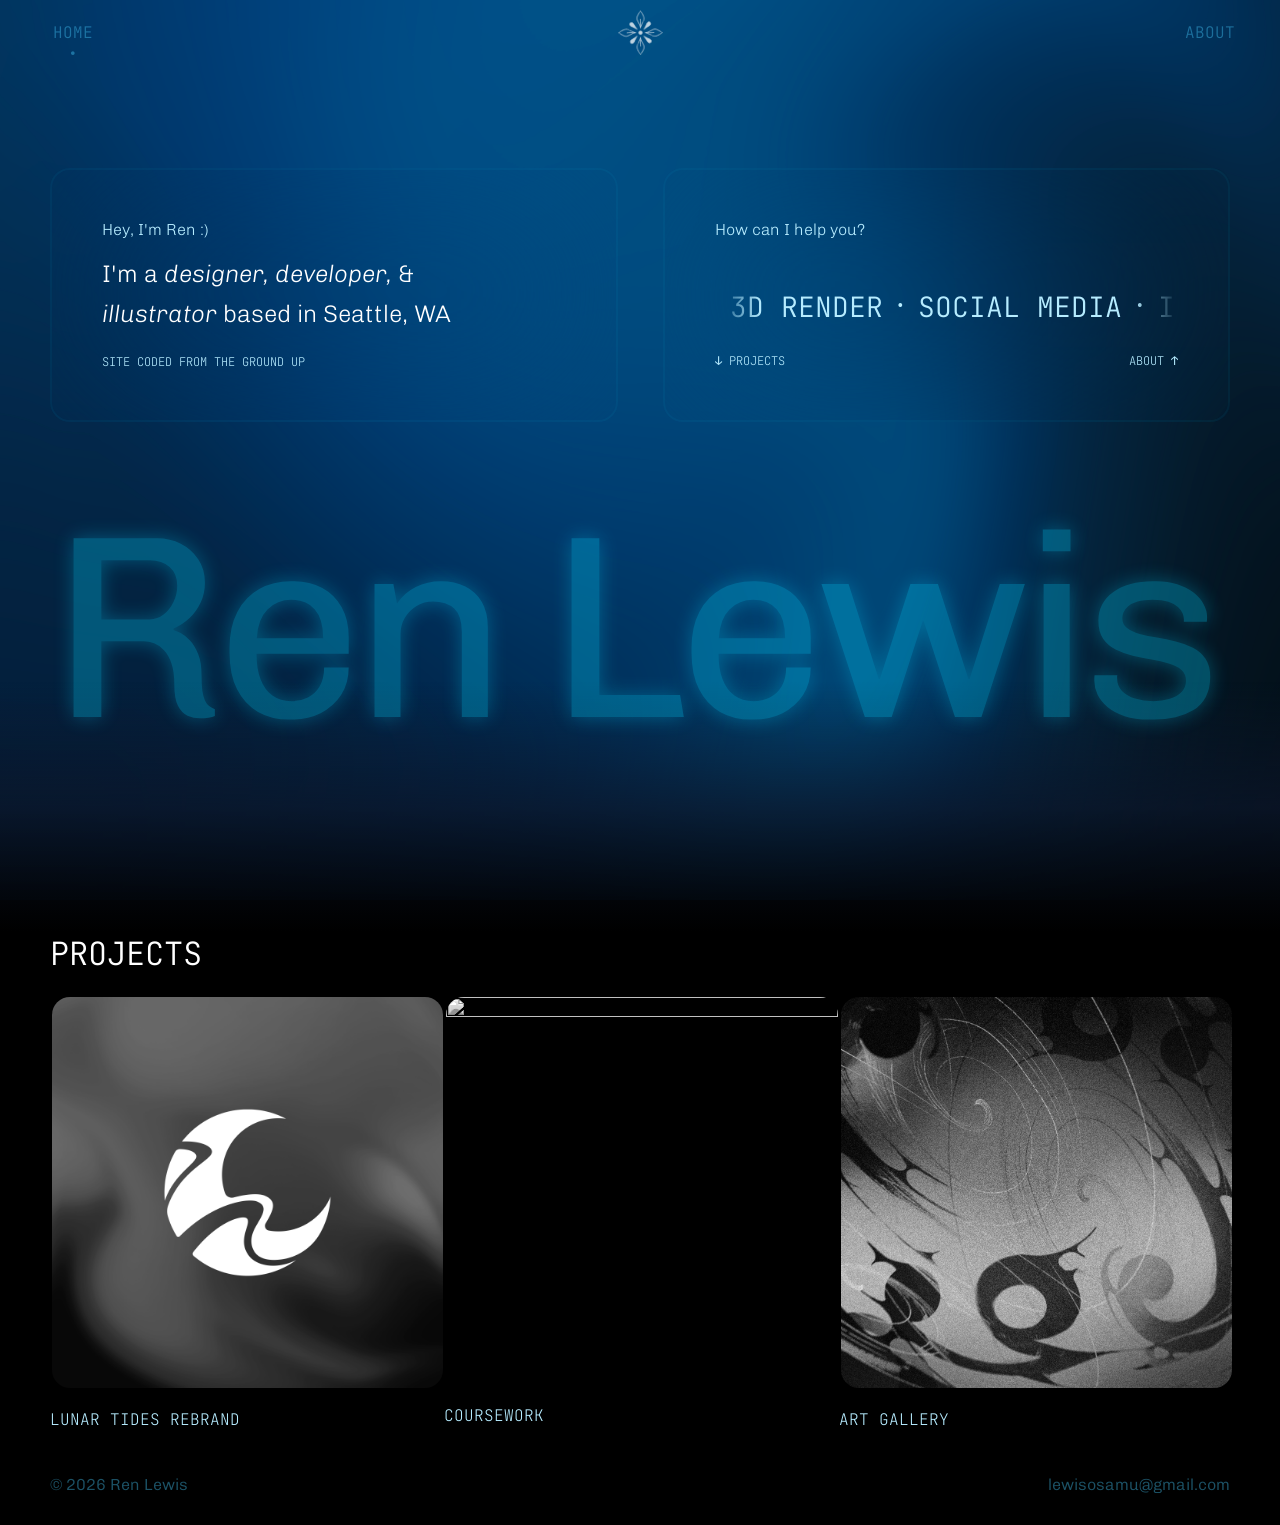
==== index.html @ 8030d23f "Update index.html" ====
<!DOCTYPE html>
<html>
  <head>
    <title>Ren Lewis</title>
    <link rel="preconnect" href="https://fonts.googleapis.com"><link rel="preconnect" href="https://fonts.gstatic.com" crossorigin><link href="https://fonts.googleapis.com/css2?family=Chivo:ital,wght@0,100..900;1,100..900&display=swap" rel="stylesheet"><<link href="https://fonts.googleapis.com/css2?family=JetBrains+Mono:ital,wght@0,100..800;1,100..800&display=swap" rel="stylesheet">
    <link rel="stylesheet" href="home/home.css">
  </head>
  <body>
    <div class="navigation">
      <a href="home/home.html" class="nav-item">HOME</a>
      <a href="home/home.html">
        <img class="logo" src="home/images-home/logo2.png">
      </a>
      <a href="home/about.html" class="nav-item">ABOUT</a>
    </div>
    <div class="front">
      <img class="background" src="home/images-home/background.png">
      <div class= "title">
        <div class="heading">
          <p class="subtext">Hey, I'm Ren :)</p>
          <p class="description">I'm a <span class="accent">designer, developer,</span> & <br/><span class="accent">illustrator</span> based in Seattle, WA</p>
          <p class="mono">SITE CODED FROM THE GROUND UP</a>
        </div>
        <div class="heading">
          <p class="subtext">How can I help you?</p>
          <div class="carousel">
            <div class="group">
              <div class="card">3D RENDER</div>
              <div class="dot">•</div>
              <div class="card">SOCIAL MEDIA</div>
              <div class="dot">•</div>
              <div class="card">INFOGRAPHICS</div>
              <div class="dot">•</div>
              <div class="card">UX/UI</div>
              <div class="dot">•</div>
              <div class="card">ILLUSTRATION</div>
              <div class="dot">•</div>
              <div class="card">LOGOS</div>
              <div class="dot">•</div>
            </div>
            <div aria-hidden  class="group">
              <div class="card">3D RENDER</div>
              <div class="dot">•</div>
              <div class="card">SOCIAL MEDIA</div>
              <div class="dot">•</div>
              <div class="card">INFOGRAPHICS</div>
              <div class="dot">•</div>
              <div class="card">UX/UI</div>
              <div class="dot">•</div>
              <div class="card">ILLUSTRATION</div>
              <div class="dot">•</div>
              <div class="card">LOGOS</div>
              <div class="dot">•</div>
            </div>
          </div>
          <div class="flex">
            <p class="mono">&darr; projects</p>
            <p class="mono">about &uarr;</p>
          </div>
        </div>
      </div>
      <p class="name">Ren Lewis</p>
    </div>
    <div class="gradient"></div>
    <div class="work-grid">
      <div>
        <p class="projects">Projects</p>
      </div>
      <div class="bubbles">
        <a href="lunar/lunar.html" class="box1">
          <img class="work-img" src="home/images-home/lunartides.png">
          <div>
            <p class="work-title">Lunar Tides Rebrand</p>
          </div>
        </a>
        <a href="design/coursework.html" class="box1">
          <img class="work-img" src="home/images-home/butterfly.png">
          <div>
            <p class="work-title">Coursework</p>
          </div>
        </a>
        <a href="illustration/illustration.html" class="box1">
          <img class="work-img" src="home/images-home/water.png">
          <div>
            <p class="work-title">Art Gallery</p>
          </div>
        </a>
      </div>
    </div>
    <div class="container">
      <div class="footer">
        <p class="credits">&#169 2026 Ren Lewis</p>
        <a href="mailto:lewisosamu@gmail.com" target="_blank" class="gmail">lewisosamu@gmail.com</a>
      </div>
    </div>
  </body>
</html>
---- home/home.css ----
html {
  overscroll-behavior: none;
}
body {
  margin: 0;
  padding: 0;
  overflow-x: hidden;
  background-color: black;
}

.navigation {
  top: 0;
  z-index: 4;
  display: flex;
  position:fixed;
  width: calc(100% - 100px);
  height: 65px;
  align-items: center;
  justify-content: space-between;
  padding-left: 50px;
  padding-right: 50px;
}
.logo {
  opacity: 75%;
  height: 45px;
  width: 45px;
  vertical-align: middle;
  transition: .5s;
}
.logo:hover {
  opacity: 1;
}
.nav-item {
  width: 45px;
  display: inline-block;
  text-decoration: none;
  color:rgba(69, 205, 255, 0.4);
  font-family: JetBrains mono;
  font-weight: 300;
  transition: .5s;
  text-align: center;
}
.nav-item:hover {
  opacity: 1;
  color:rgb(182, 236, 255);
}
.nav-item:first-child:after {
  content: "•";
  color:rgba(69, 205, 255, 0.4);
  position: absolute;
  display: block;
  margin-left: 18px;
}

.background {
  object-fit: cover;
  position: fixed;
  width: 100vw;
  height: 100vh;
  top: 0;
  z-index: 0;
}

.carousel{
  display: flex;
  width: 100%;
  margin: 27px 0 7px 0;
  overflow-x: auto;
    -webkit-mask-image: linear-gradient(
    to right,
    transparent,
    black 10%,
    black 90%,
    transparent
  );
  mask-image: linear-gradient(
    to right,
    transparent,
    black 10%,
    black 90%,
    transparent
  );
}
.carousel::-webkit-scrollbar {
  display: none;
}
.group{
  display: flex;
  align-items: center;
  justify-content: center;
  animation: spin 20s infinite linear;
}
.card{
  height: 50px;
  padding: 15px;
  text-align: center;
  align-content: center;
  font-size: 1.75rem;
  color: rgb(182, 236, 255);
  font-family: JetBrains mono;
  font-weight: 300;
  white-space: nowrap;
}
@keyframes spin {
   from {translate: 0;}
   to {translate: -100%;}
}
.dot {
  color: rgb(182, 236, 255);
}

.title {
  z-index: 3;
  margin: 150px 50px 0px 50px;
  position: relative;
  display: grid;
  width: calc(100% - 145px);
  column-gap: 45px;
  grid-template-columns: 50% 50%;
  cursor: default;
}
.heading {
  border: solid 2px rgb(0, 213, 255,.05);
  position: relative;
  border-radius: 20px;
  backdrop-filter: blur(100px);
  -webkit-backdrop-filter: blur(100px);
  padding: 50px;
}
.description {
  margin: 15px 0 20px 0;
  line-height: 40px;
  grid-column: 1;
  font-size: 1.5rem;
  color: white;
  font-family: chivo;
  font-weight: 200;
  overflow: hidden;
  white-space: nowrap;
  text-overflow: ellipsis;
}
.accent {
  font-style: italic;
}
.subtext {
  margin: 0;
  font-weight: 200;
  font-family: chivo;
  font-size: 1rem;
  color: rgb(182, 236, 255);
  overflow: hidden;
  white-space: nowrap;
  text-overflow: ellipsis;
}
.mono {
  margin: 0;
  font-weight: 200;
  font-family: JetBrains mono;
  text-transform: uppercase;
  font-size: .75rem;
  color: rgb(182, 236, 255);
  overflow: hidden;
  white-space: nowrap;
  text-overflow: ellipsis;
}
.link {
  margin: 0;
  font-weight: 200;
  font-family: chivo;
  font-size: 1rem;
  color: rgb(127, 156, 175, .75);
  text-decoration: none;
  transition: .5s;
} 
.link:hover {
  color:rgb(182, 236, 255);
}
.flex {
  display: flex;
  justify-content: space-between;
}
.name {
  margin: 50px 0px 0px 50px;
  grid-column: span 2;
  color: rgb(0, 213, 255);
  position: relative;
  opacity: 30%;
  font-family: chivo;
  font-weight: medium;
  font-size: 20.35vw;
  letter-spacing: -10px;
  text-shadow: 0 0 20px rgb(0, 213, 255);
  cursor: default;
  z-index: 3;
}

.gradient {
  display: block;
  position: relative;
  background: linear-gradient(to bottom, transparent,rgb(11, 21, 40,.75), rgb(0, 0, 0));
  width: 100%;
  margin-top: -100px;
  height: 250px;
  z-index: 2;
}

.work-grid {
  position: relative;
  width: calc(100% - 100px);
  height: fit-content;
  display: grid;
  background-color: rgb(0, 0, 0);
  padding: 0px 50px 0px 50px;
}
.projects {
  margin: 0 0 20px 0;
  grid-column: 1;
  grid-row: 1;
  font-size: 2rem;
  color: rgb(255, 255, 255);
  font-family: JetBrains mono;
  text-transform: uppercase;
  font-weight: 300;
  z-index: 3;
}
.bubbles {
  grid-row: 2;
  position: relative;
  height: fit-content;
  z-index: 2;
  display: grid;
  column-gap: 3px;
  grid-template-columns: repeat(auto-fit, minmax(300px, 1fr));
  background-color: rgb(0, 0, 0);
}
a.box1 {
  text-decoration: none;
}
.work-img {
  border: solid 2px rgb(0, 0, 0);
  border-radius: 20px;
  transition: .5s;
  aspect-ratio: 1/1;
  width: 100%;
  object-fit: cover;
  filter: grayscale(100);
}
.work-img:hover  {
  border-radius: 100px;
  filter: grayscale(0);
}
.work-title {
  color: rgb(182, 236, 255);
  font-family: JetBrains mono;
  font-weight: 200;
  font-size: 1rem;
  text-decoration: none;
  text-transform: uppercase;
  margin: 15px 0px 25px 0px;
}

.container {
  background-color: rgb(0, 0, 0);
  position: relative;
}
.footer {
  height: 50px;
  margin: 0px 50px 0px 50px;
  padding-top: 20px;
  background-color: rgb(0, 0, 0);
  z-index: 3;
  position: relative;
  display: flex;
  justify-content: space-between;
}
.credits, .gmail {
  font-family: chivo;
  color:rgba(69, 205, 255, 0.4);
  font-weight: 300;
  margin-top: 0;
  display: inline-block;
  text-decoration: none;
  transition: .5s;
}
.gmail:hover {
  color: rgb(182, 236, 255);
}
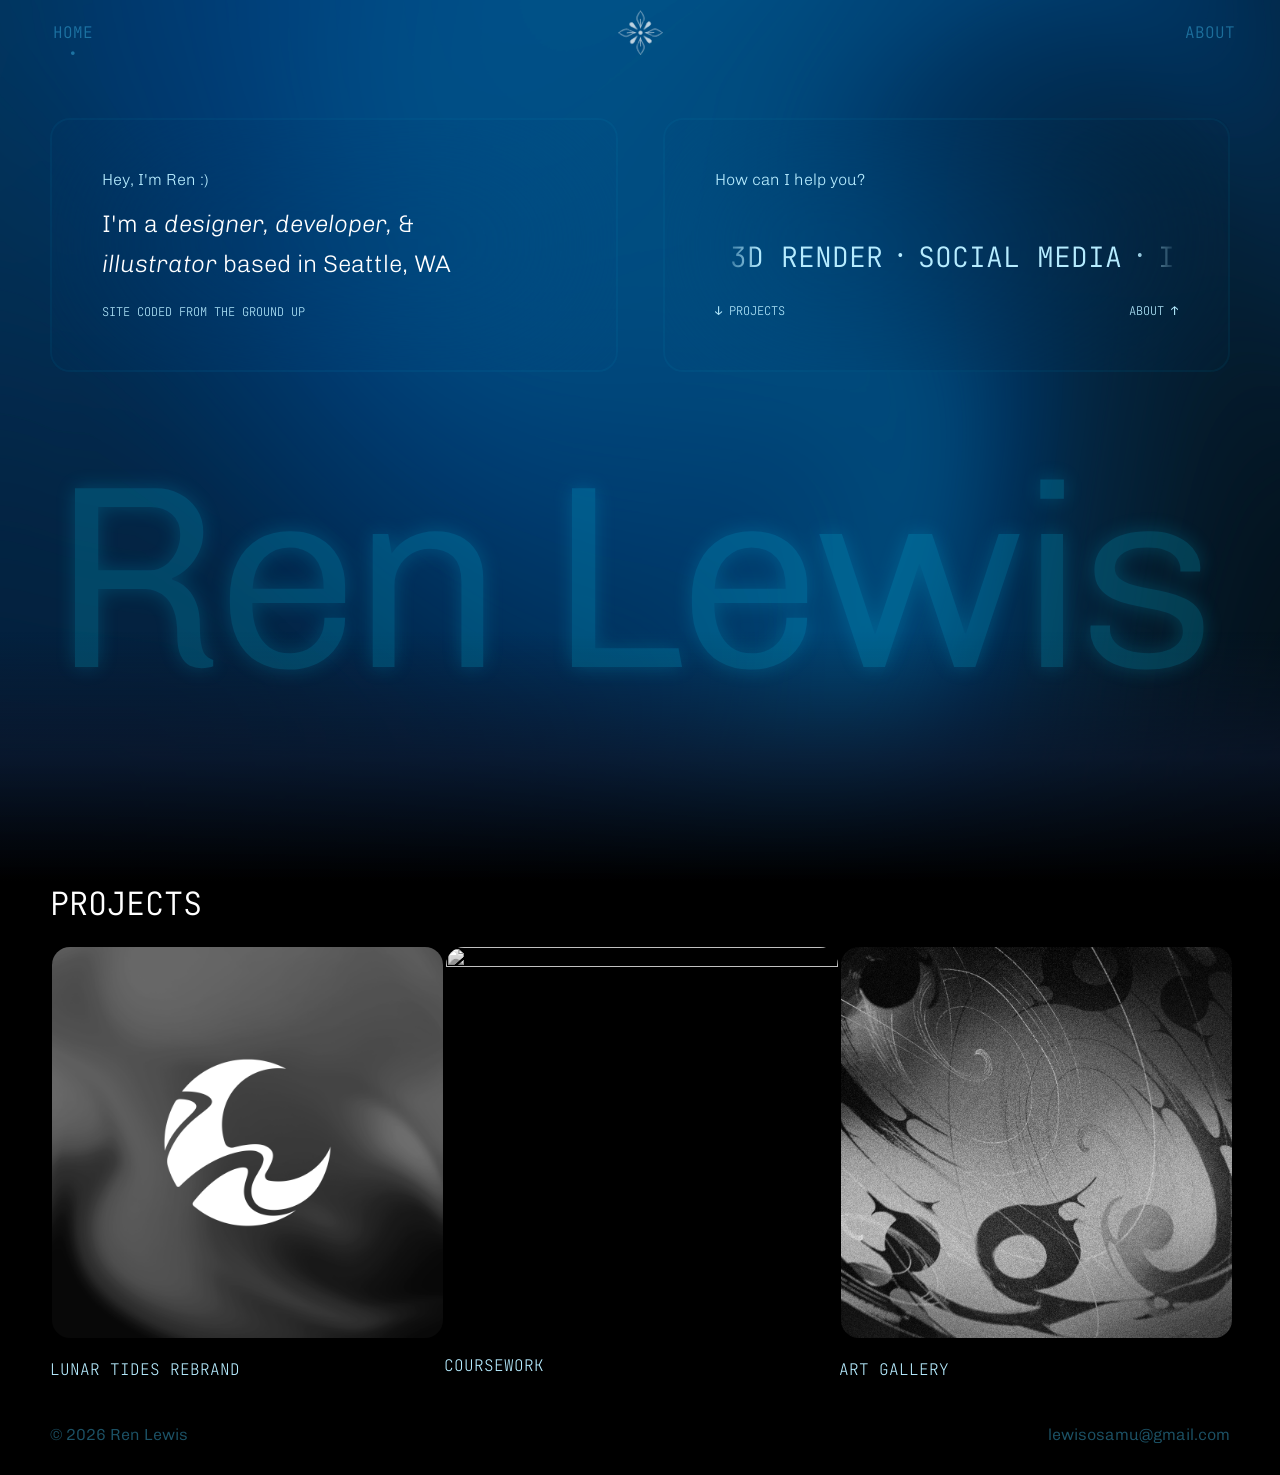
==== commit 66a71176: "Update index.html" ====
--- a/index.html
+++ b/index.html
@@ -8,9 +8,7 @@
   <body>
     <div class="navigation">
       <a href="home/home.html" class="nav-item">HOME</a>
-      <a href="home/home.html">
-        <img class="logo" src="home/images-home/logo2.png">
-      </a>
+      <img class="logo" src="home/images-home/logo2.png">
       <a href="home/about.html" class="nav-item">ABOUT</a>
     </div>
     <div class="front">
--- a/home/home.css
+++ b/home/home.css
@@ -111,7 +111,7 @@
 
 .title {
   z-index: 3;
-  margin: 150px 50px 0px 50px;
+  margin: 100px 50px 0px 50px;
   position: relative;
   display: grid;
   width: calc(100% - 145px);
@@ -184,9 +184,9 @@
   grid-column: span 2;
   color: rgb(0, 213, 255);
   position: relative;
-  opacity: 30%;
-  font-family: chivo;
-  font-weight: medium;
+  opacity: 20%;
+  font-family: chivo;
+  font-weight: 300;
   font-size: 20.35vw;
   letter-spacing: -10px;
   text-shadow: 0 0 20px rgb(0, 213, 255);
@@ -284,4 +284,4 @@
 }
 .gmail:hover {
   color: rgb(182, 236, 255);
-}+}
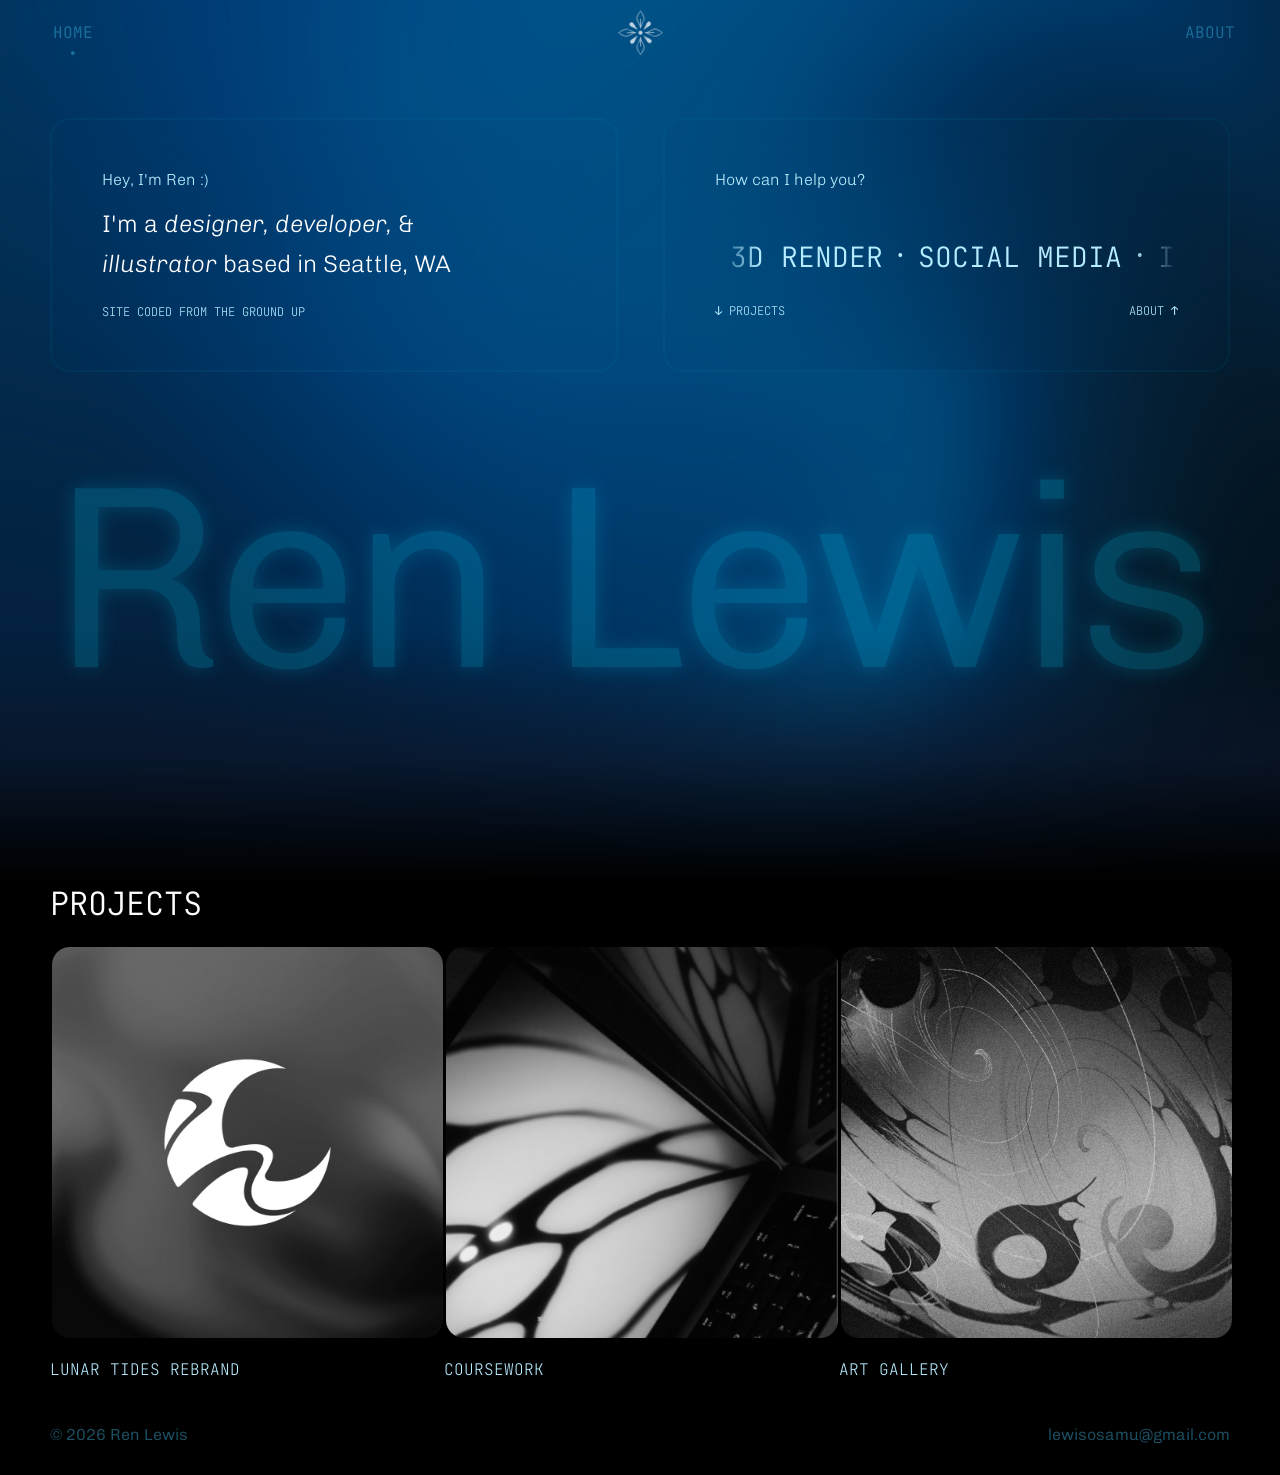
==== commit 8bc3397c: "Update index.html" ====
--- a/index.html
+++ b/index.html
@@ -66,7 +66,7 @@
       </div>
       <div class="bubbles">
         <a href="lunar/lunar.html" class="box1">
-          <img class="work-img" src="home/images-home/lunartides.png">
+          <img class="work-img" src="home/images-home/lunartides.jpg">
           <div>
             <p class="work-title">Lunar Tides Rebrand</p>
           </div>
@@ -78,7 +78,7 @@
           </div>
         </a>
         <a href="illustration/illustration.html" class="box1">
-          <img class="work-img" src="home/images-home/water.png">
+          <img class="work-img" src="home/images-home/water.jpeg">
           <div>
             <p class="work-title">Art Gallery</p>
           </div>
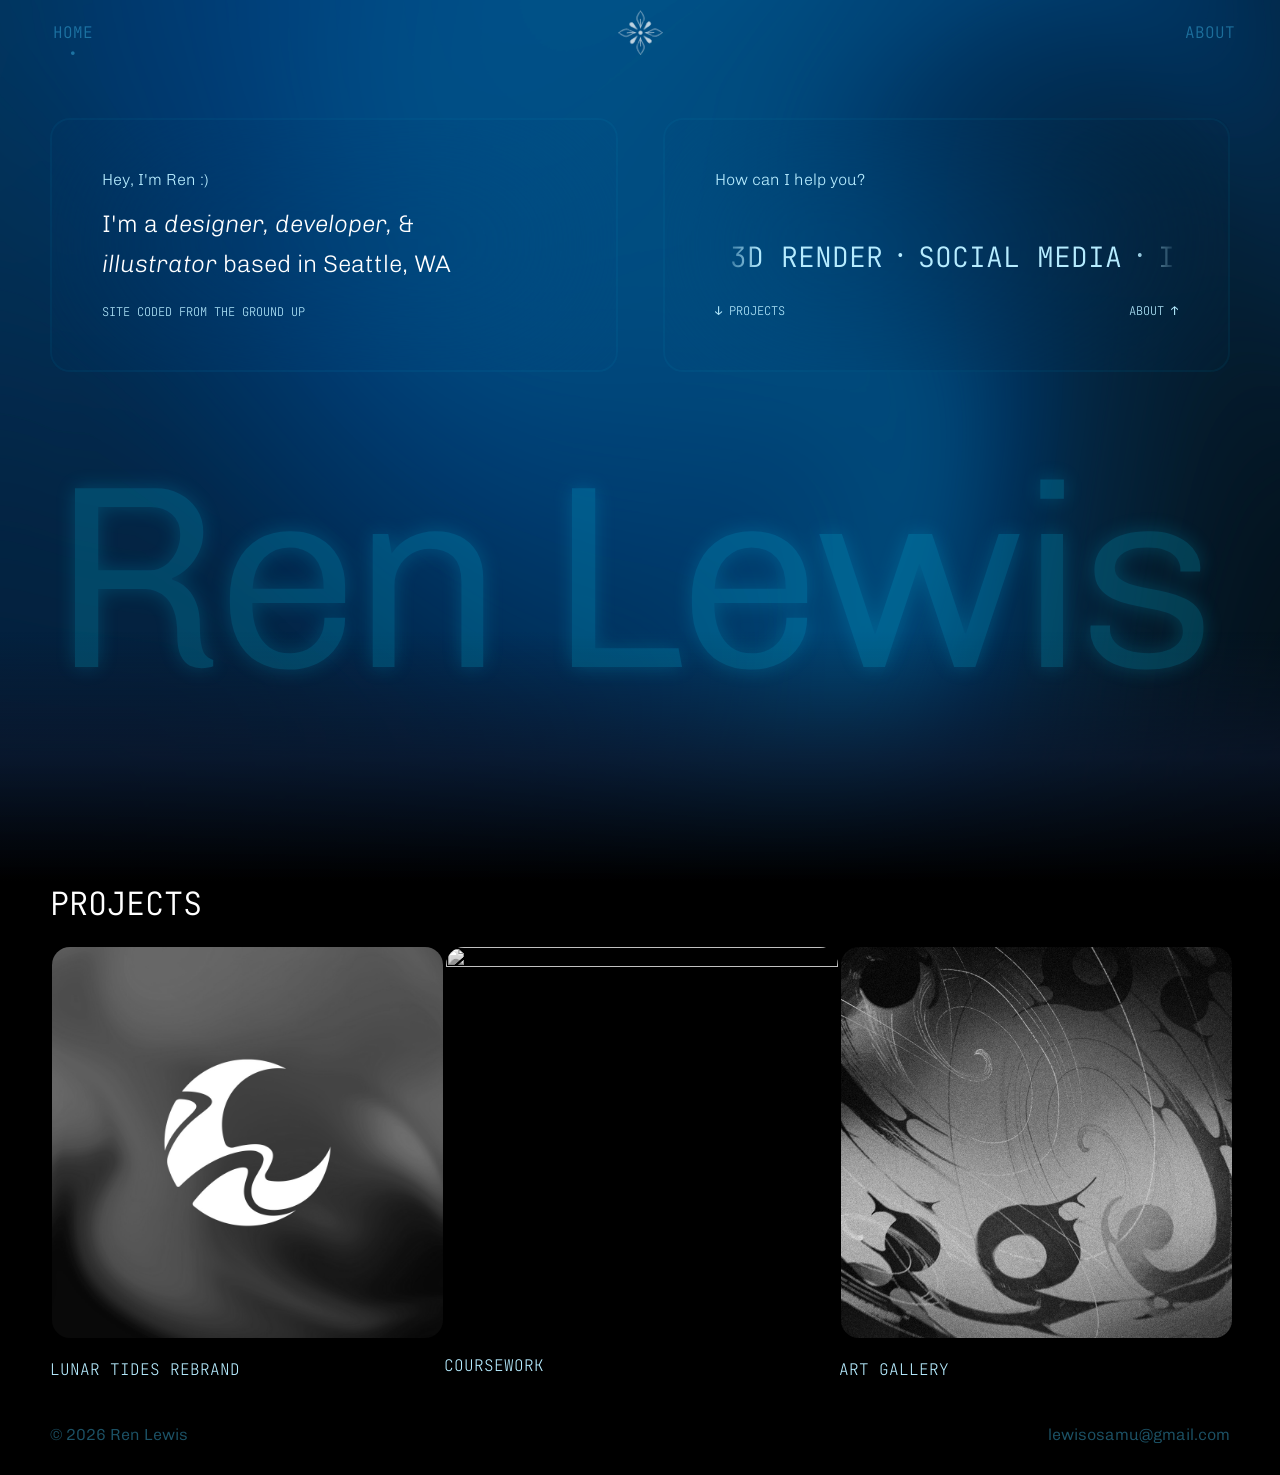
==== commit 750fb704: "Update index.html" ====
--- a/index.html
+++ b/index.html
@@ -72,7 +72,7 @@
           </div>
         </a>
         <a href="design/coursework.html" class="box1">
-          <img class="work-img" src="home/images-home/butterfly.png">
+          <img class="work-img" src="home/images-home/butterfly.jpeg">
           <div>
             <p class="work-title">Coursework</p>
           </div>
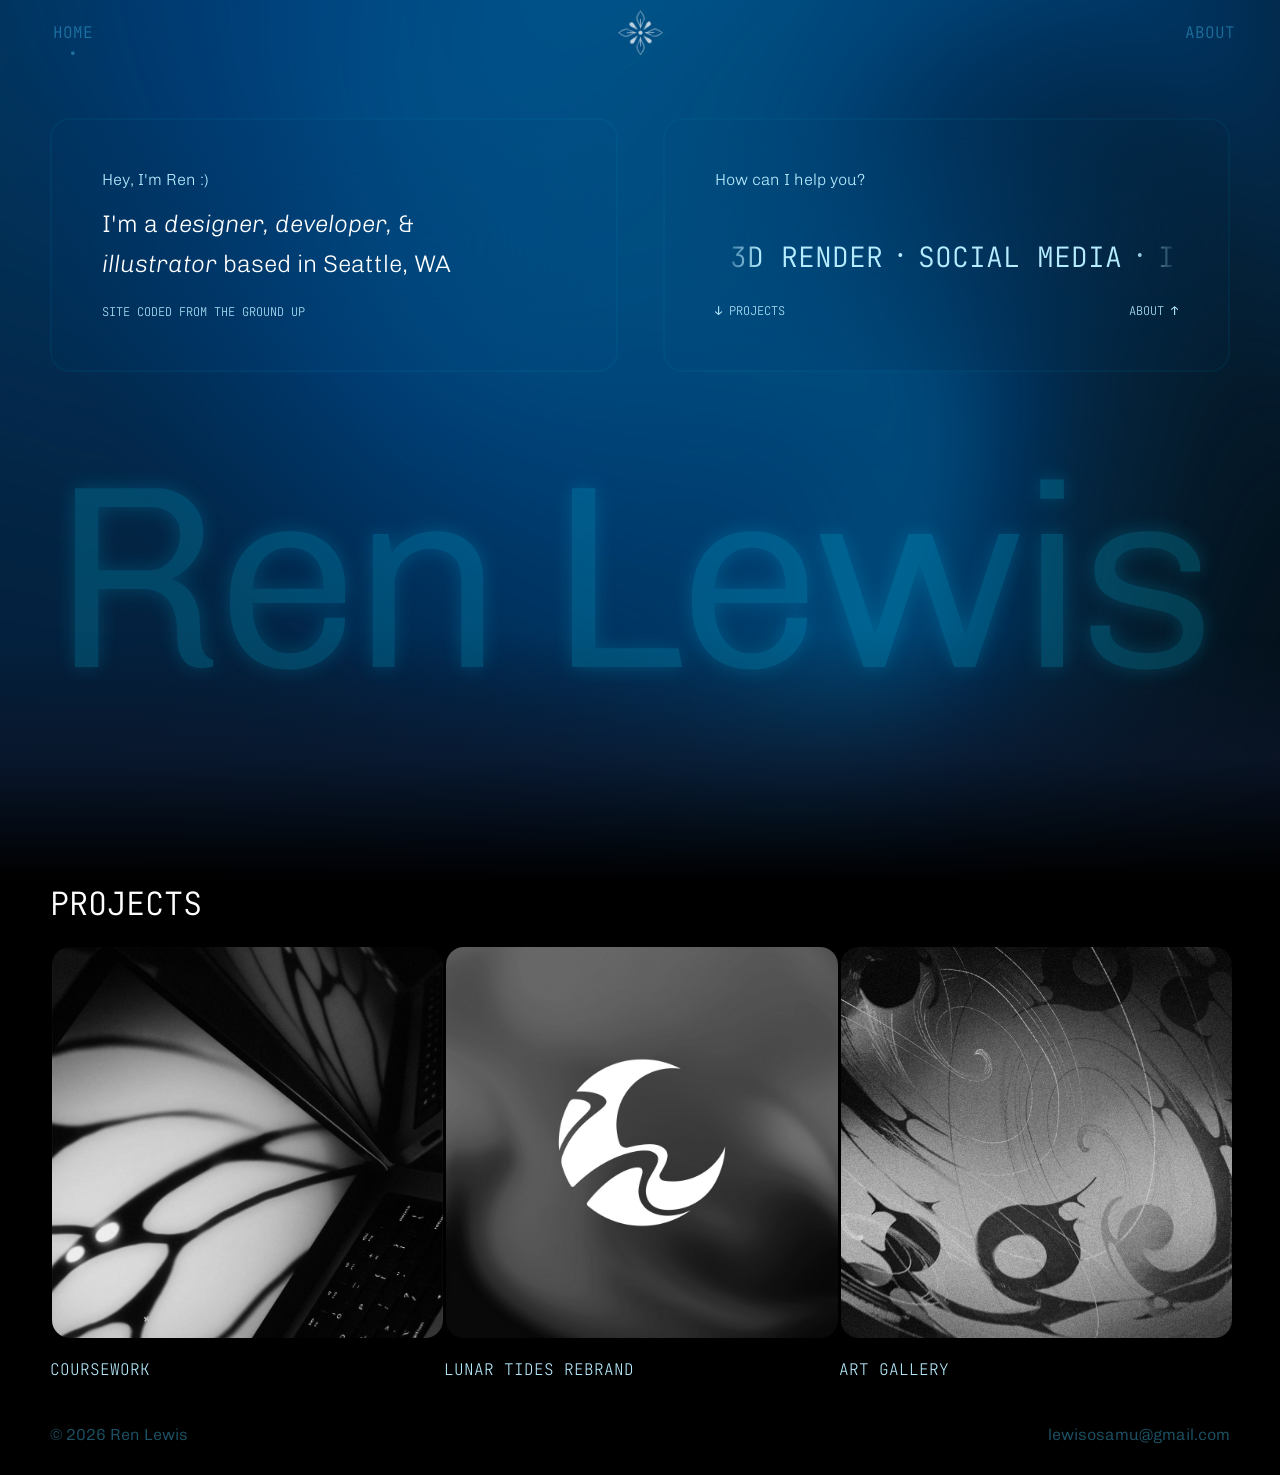
==== commit 749583a2: "Update index.html" ====
--- a/index.html
+++ b/index.html
@@ -65,16 +65,16 @@
         <p class="projects">Projects</p>
       </div>
       <div class="bubbles">
+        <a href="design/coursework.html" class="box1">
+          <img class="work-img" src="home/images-home/butterfly.jpeg">
+          <div>
+            <p class="work-title">Coursework</p>
+          </div>
+        </a>
         <a href="lunar/lunar.html" class="box1">
           <img class="work-img" src="home/images-home/lunartides.jpg">
           <div>
             <p class="work-title">Lunar Tides Rebrand</p>
-          </div>
-        </a>
-        <a href="design/coursework.html" class="box1">
-          <img class="work-img" src="home/images-home/butterfly.jpeg">
-          <div>
-            <p class="work-title">Coursework</p>
           </div>
         </a>
         <a href="illustration/illustration.html" class="box1">
